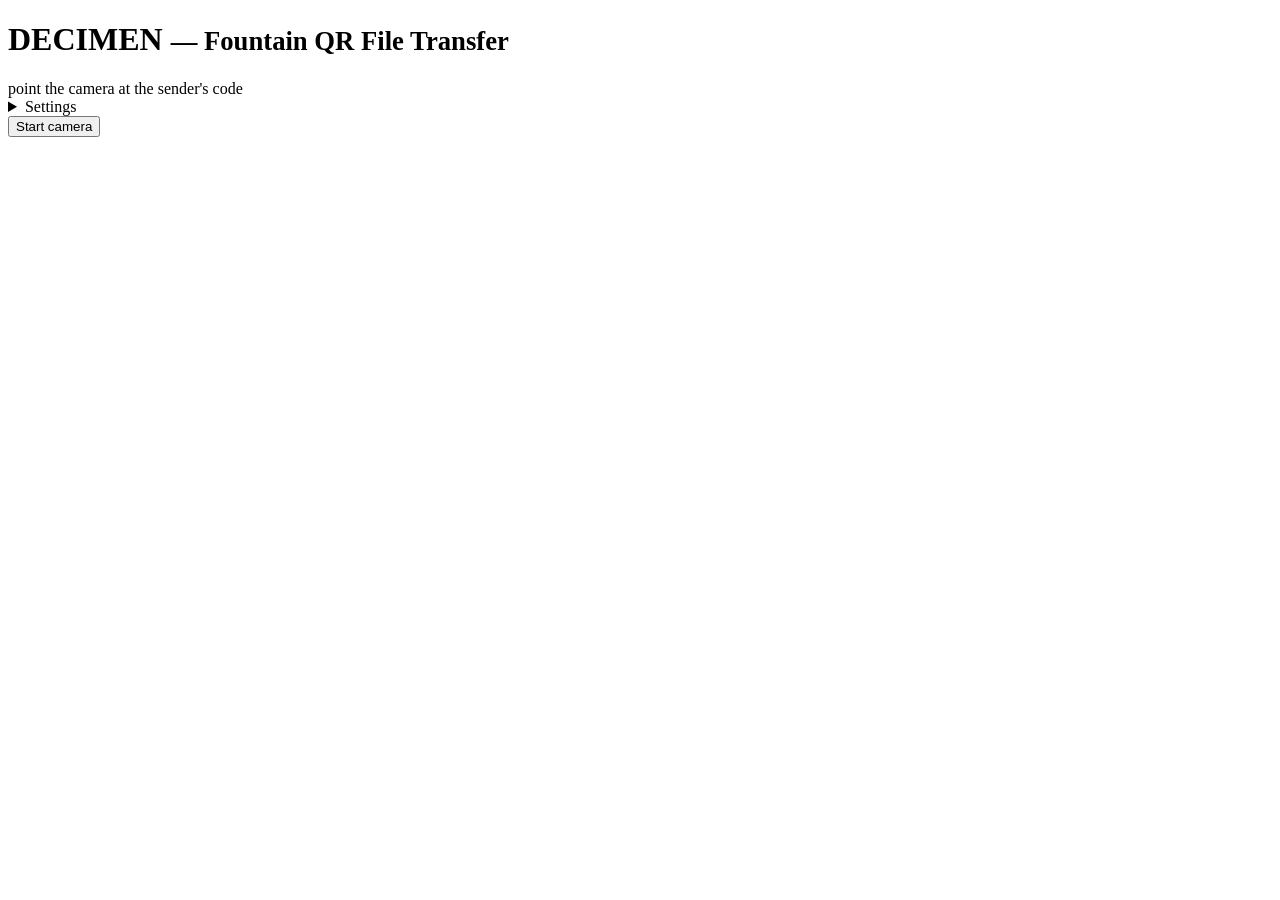
==== receive/index.html @ 07ff2c61 "sped up process and 4mb limit" ====
<!doctype html>
<html lang="en">
  <head>
    <meta charset="UTF-8" />
    <meta
      name="viewport"
      content="width=device-width, initial-scale=1.0, viewport-fit=cover, maximum-scale=1.0, user-scalable=no"
    />
    <title>Optical Transfer — receive</title>
    <link rel="stylesheet" href="../shared/style.css" />
  </head>
  <body>
    <h1>DECIMEN <small>— Fountain QR File Transfer</small></h1>
    <div class="hint" id="stats">point the camera at the sender's code</div>
    <details class="settings" id="settings">
      <summary>Settings</summary>
      <div class="row">
        <label>
          capture width
          <select id="cfg-width">
            <option>960</option>
            <option selected>1280</option>
            <option>1920</option>
          </select>
        </label>
        <label>
          capture fps
          <select id="cfg-capfps">
            <option>30</option>
            <option selected>60</option>
          </select>
        </label>
        <label>
          decode workers
          <select id="cfg-workers">
            <option>1</option>
            <option>2</option>
            <option selected>3</option>
            <option>4</option>
          </select>
        </label>
      </div>
      <div class="hint" style="text-align: left; padding-top: 8px">
        Set before starting the camera. 1280-wide is the widest mode iOS runs
        at a true 60 fps; the fps request is demanded with `exact` first
        because `ideal: 60` silently delivers 30. The receiver also scales the
        capture to 960px for faster decoding.
      </div>
    </details>
    <button id="start">Start camera</button>
    <div class="metrics" id="metrics" style="display: none">
      <div class="metric"><div class="k">capture fps</div><div class="v" id="m-cap">—</div></div>
      <div class="metric"><div class="k">decode fps</div><div class="v amber" id="m-dec">—</div></div>
      <div class="metric"><div class="k">goodput</div><div class="v amber" id="m-rate">—</div></div>
      <div class="metric"><div class="k">elapsed</div><div class="v" id="m-time">—</div></div>
      <div class="metric"><div class="k">frames new/dup</div><div class="v" id="m-frames">—</div></div>
      <div class="metric"><div class="k">blocks K</div><div class="v" id="m-k">—</div></div>
      <div class="metric"><div class="k">block len</div><div class="v" id="m-block">—</div></div>
      <div class="metric"><div class="k">payload</div><div class="v" id="m-payload">—</div></div>
    </div>
    <div class="preview" id="preview" style="display: none">
      <video id="video" muted playsinline></video>
    </div>
    <div class="progress" id="progress" style="display: none"><div id="bar"></div></div>
    <div id="result"></div>
    <script type="module" src="./main.ts"></script>
  </body>
</html>
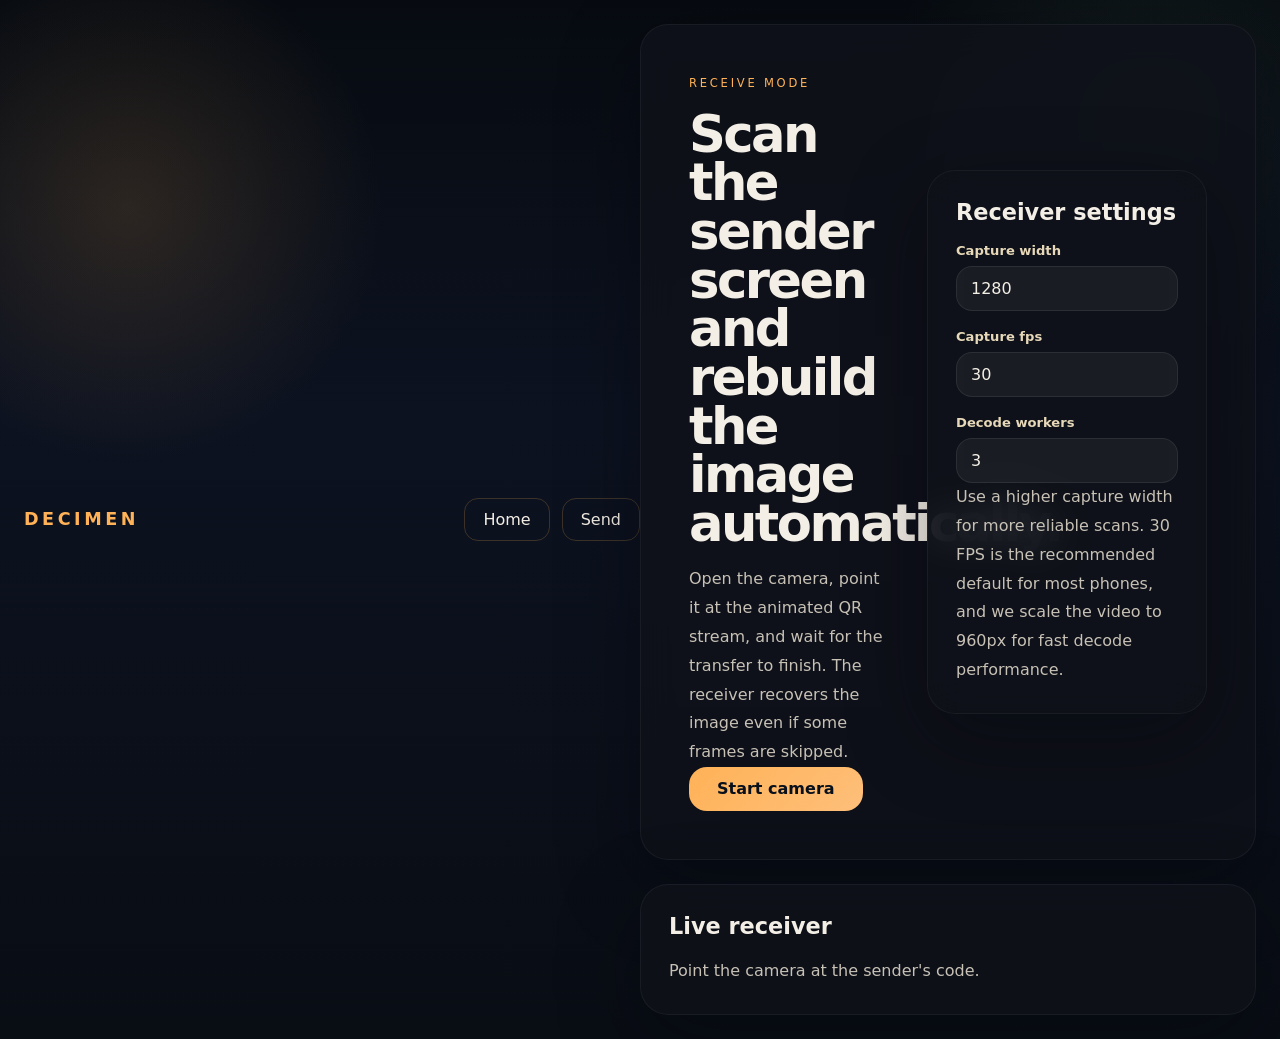
==== commit 6c0ce12e: "UI overhaul" ====
--- a/receive/index.html
+++ b/receive/index.html
@@ -2,67 +2,77 @@
 <html lang="en">
   <head>
     <meta charset="UTF-8" />
-    <meta
-      name="viewport"
-      content="width=device-width, initial-scale=1.0, viewport-fit=cover, maximum-scale=1.0, user-scalable=no"
-    />
-    <title>Optical Transfer — receive</title>
+    <meta name="viewport" content="width=device-width, initial-scale=1.0, viewport-fit=cover, maximum-scale=1.0, user-scalable=no" />
+    <title>DECIMEN — Receive image</title>
     <link rel="stylesheet" href="../shared/style.css" />
   </head>
   <body>
-    <h1>DECIMEN <small>— Fountain QR File Transfer</small></h1>
-    <div class="hint" id="stats">point the camera at the sender's code</div>
-    <details class="settings" id="settings">
-      <summary>Settings</summary>
-      <div class="row">
-        <label>
-          capture width
-          <select id="cfg-width">
-            <option>960</option>
-            <option selected>1280</option>
-            <option>1920</option>
-          </select>
-        </label>
-        <label>
-          capture fps
-          <select id="cfg-capfps">
-            <option>30</option>
-            <option selected>60</option>
-          </select>
-        </label>
-        <label>
-          decode workers
-          <select id="cfg-workers">
-            <option>1</option>
-            <option>2</option>
-            <option selected>3</option>
-            <option>4</option>
-          </select>
-        </label>
-      </div>
-      <div class="hint" style="text-align: left; padding-top: 8px">
-        Set before starting the camera. 1280-wide is the widest mode iOS runs
-        at a true 60 fps; the fps request is demanded with `exact` first
-        because `ideal: 60` silently delivers 30. The receiver also scales the
-        capture to 960px for faster decoding.
-      </div>
-    </details>
-    <button id="start">Start camera</button>
-    <div class="metrics" id="metrics" style="display: none">
-      <div class="metric"><div class="k">capture fps</div><div class="v" id="m-cap">—</div></div>
-      <div class="metric"><div class="k">decode fps</div><div class="v amber" id="m-dec">—</div></div>
-      <div class="metric"><div class="k">goodput</div><div class="v amber" id="m-rate">—</div></div>
-      <div class="metric"><div class="k">elapsed</div><div class="v" id="m-time">—</div></div>
-      <div class="metric"><div class="k">frames new/dup</div><div class="v" id="m-frames">—</div></div>
-      <div class="metric"><div class="k">blocks K</div><div class="v" id="m-k">—</div></div>
-      <div class="metric"><div class="k">block len</div><div class="v" id="m-block">—</div></div>
-      <div class="metric"><div class="k">payload</div><div class="v" id="m-payload">—</div></div>
-    </div>
-    <div class="preview" id="preview" style="display: none">
-      <video id="video" muted playsinline></video>
-    </div>
-    <div class="progress" id="progress" style="display: none"><div id="bar"></div></div>
-    <div id="result"></div>
+    <header class="page-header">
+      <a class="brand" href="../">DECIMEN</a>
+      <nav class="page-nav">
+        <a href="../">Home</a>
+        <a href="../send">Send</a>
+      </nav>
+    </header>
+    <main class="main-content">
+      <section class="hero">
+        <div class="hero-grid">
+          <div>
+            <p class="eyebrow">Receive mode</p>
+            <h1>Scan the sender screen and rebuild the image automatically.</h1>
+            <p>Open the camera, point it at the animated QR stream, and wait for the transfer to finish. The receiver recovers the image even if some frames are skipped.</p>
+            <button id="start">Start camera</button>
+          </div>
+          <div class="card">
+            <div class="card-title"><h2>Receiver settings</h2></div>
+            <div class="form-grid">
+              <div class="field">
+                <label for="cfg-width">Capture width</label>
+                <select id="cfg-width">
+                  <option>960</option>
+                  <option selected>1280</option>
+                  <option>1920</option>
+                </select>
+              </div>
+              <div class="field">
+                <label for="cfg-capfps">Capture fps</label>
+                <select id="cfg-capfps">
+                  <option selected>30</option>
+                  <option>60</option>
+                </select>
+              </div>
+              <div class="field">
+                <label for="cfg-workers">Decode workers</label>
+                <select id="cfg-workers">
+                  <option>1</option>
+                  <option>2</option>
+                  <option selected>3</option>
+                  <option>4</option>
+                </select>
+              </div>
+            </div>
+            <p class="settings-info">Use a higher capture width for more reliable scans. 30 FPS is the recommended default for most phones, and we scale the video to 960px for fast decode performance.</p>
+          </div>
+        </div>
+      </section>
+      <section class="card">
+        <div class="card-title"><h2>Live receiver</h2></div>
+        <div id="stats" class="hint">Point the camera at the sender's code.</div>
+        <div class="preview" id="preview" style="display: none"><video id="video" muted playsinline></video></div>
+        <div class="progress" id="progress" style="display: none"><div id="bar"></div></div>
+        <div class="metrics" id="metrics" style="display: none">
+          <div class="metric"><div class="k">capture fps</div><div class="v" id="m-cap">—</div></div>
+          <div class="metric"><div class="k">decode fps</div><div class="v amber" id="m-dec">—</div></div>
+          <div class="metric"><div class="k">goodput</div><div class="v amber" id="m-rate">—</div></div>
+          <div class="metric"><div class="k">elapsed</div><div class="v" id="m-time">—</div></div>
+          <div class="metric"><div class="k">frames new/dup</div><div class="v" id="m-frames">—</div></div>
+          <div class="metric"><div class="k">blocks K</div><div class="v" id="m-k">—</div></div>
+          <div class="metric"><div class="k">block len</div><div class="v" id="m-block">—</div></div>
+          <div class="metric"><div class="k">payload</div><div class="v" id="m-payload">—</div></div>
+        </div>
+        <div id="result"></div>
+      </section>
+    </main>
     <script type="module" src="./main.ts"></script>
   </body>
 </html>
--- a/shared/style.css
+++ b/shared/style.css
@@ -0,0 +1,318 @@
+* {
+  box-sizing: border-box;
+}
+:root {
+  color-scheme: dark;
+  font-family: Inter, ui-sans-serif, system-ui, sans-serif;
+  color: #f4efe6;
+  background: #080b10;
+}
+html,
+body {
+  margin: 0;
+  min-height: 100%;
+}
+body {
+  background: radial-gradient(circle at 10% 20%, rgba(255, 178, 87, 0.14), transparent 18%),
+    radial-gradient(circle at 90% 10%, rgba(125, 201, 143, 0.08), transparent 18%),
+    linear-gradient(180deg, #070b11 0%, #0c1220 40%, #090d14 100%);
+  color: #f4efe6;
+  display: flex;
+  justify-content: center;
+  padding: 24px;
+}
+body > * {
+  width: min(1180px, 100%);
+}
+button,
+a.button {
+  font: 600 1rem/1 Inter, ui-sans-serif, system-ui, sans-serif;
+  color: #08101c;
+  background: linear-gradient(135deg, #ffb257, #febf7a);
+  border: none;
+  border-radius: 18px;
+  padding: 14px 28px;
+  cursor: pointer;
+  transition: transform 0.15s ease, box-shadow 0.15s ease, opacity 0.15s ease;
+  text-decoration: none;
+  display: inline-flex;
+  align-items: center;
+  justify-content: center;
+}
+button:hover,
+a.button:hover {
+  transform: translateY(-1px);
+  box-shadow: 0 20px 40px rgba(255, 178, 87, 0.22);
+}
+button:focus-visible,
+a.button:focus-visible {
+  outline: 3px solid rgba(255, 178, 87, 0.45);
+  outline-offset: 3px;
+}
+body {
+  overflow-x: hidden;
+}
+.page-header {
+  display: flex;
+  align-items: center;
+  justify-content: space-between;
+  gap: 20px;
+  padding: 12px 0;
+}
+.brand {
+  font-size: 1.1rem;
+  font-weight: 700;
+  letter-spacing: 0.2em;
+  text-transform: uppercase;
+  color: #ffb257;
+  text-decoration: none;
+}
+.page-nav {
+  display: flex;
+  gap: 12px;
+  flex-wrap: wrap;
+}
+.page-nav a {
+  color: #f4efe6;
+  text-decoration: none;
+  border: 1px solid rgba(255, 178, 87, 0.2);
+  padding: 11px 18px;
+  border-radius: 14px;
+  transition: background 0.15s ease, transform 0.15s ease;
+}
+.page-nav a:hover {
+  background: rgba(255, 178, 87, 0.08);
+  transform: translateY(-1px);
+}
+.hero,
+.card,
+.section {
+  background: rgba(15, 18, 26, 0.88);
+  border: 1px solid rgba(255, 255, 255, 0.05);
+  box-shadow: 0 24px 80px rgba(2, 5, 12, 0.35);
+  border-radius: 28px;
+  backdrop-filter: blur(18px);
+}
+.hero {
+  padding: 48px;
+}
+.hero-grid {
+  display: grid;
+  grid-template-columns: minmax(0, 1.1fr) minmax(280px, 0.9fr);
+  gap: 32px;
+  align-items: center;
+}
+.hero h1 {
+  margin: 0 0 18px;
+  font-size: clamp(2.6rem, 4vw, 4.8rem);
+  line-height: 0.95;
+  letter-spacing: -0.05em;
+}
+.hero p,
+.card p,
+.hint {
+  color: #c7c1b6;
+  font-size: 1rem;
+  line-height: 1.8;
+  margin: 0;
+}
+.hero .eyebrow,
+.card .eyebrow {
+  text-transform: uppercase;
+  letter-spacing: 0.24em;
+  font-size: 0.72rem;
+  color: #ffb257;
+  margin-bottom: 16px;
+}
+.hero-actions {
+  display: flex;
+  flex-wrap: wrap;
+  gap: 14px;
+}
+.features {
+  display: grid;
+  grid-template-columns: repeat(auto-fit, minmax(180px, 1fr));
+  gap: 18px;
+  margin-top: 32px;
+}
+.feature {
+  padding: 24px;
+  border-radius: 22px;
+  background: rgba(255, 255, 255, 0.03);
+  border: 1px solid rgba(255, 178, 87, 0.08);
+}
+.feature h3 {
+  margin: 0 0 10px;
+  font-size: 1.05rem;
+}
+.feature p {
+  margin: 0;
+}
+.main-content {
+  display: grid;
+  gap: 24px;
+}
+.card {
+  padding: 28px;
+}
+.card-title {
+  display: flex;
+  justify-content: space-between;
+  align-items: center;
+  gap: 16px;
+  margin-bottom: 18px;
+}
+.card-title h2 {
+  margin: 0;
+  font-size: 1.4rem;
+}
+.card-grid,
+.form-grid {
+  display: grid;
+  gap: 18px;
+}
+.form-grid {
+  grid-template-columns: repeat(auto-fit, minmax(180px, 1fr));
+}
+.field {
+  display: flex;
+  flex-direction: column;
+  gap: 8px;
+}
+.field label {
+  font-size: 0.82rem;
+  font-weight: 700;
+  color: #e6d8b8;
+}
+.field input[type="file"],
+.field select,
+.field input[type="range"],
+.field input,
+.field button {
+  appearance: none;
+  width: 100%;
+}
+.field input[type="file"] {
+  padding: 12px 14px;
+  border-radius: 16px;
+  border: 1px solid rgba(255, 255, 255, 0.08);
+  background: rgba(255, 255, 255, 0.04);
+  color: #f4efe6;
+}
+.field select,
+.field input[type="range"] {
+  font: 1rem Inter, ui-sans-serif, system-ui, sans-serif;
+  color: #f4efe6;
+  background: rgba(255, 255, 255, 0.05);
+  border: 1px solid rgba(255, 255, 255, 0.08);
+  border-radius: 16px;
+  padding: 12px 14px;
+}
+.field small {
+  color: #9a8f76;
+}
+.settings-info {
+  color: #b4ac9d;
+  font-size: 0.95rem;
+  line-height: 1.7;
+}
+.settings-action {
+  display: flex;
+  justify-content: flex-start;
+  gap: 12px;
+  flex-wrap: wrap;
+}
+.stage {
+  padding: 24px;
+  display: grid;
+  justify-items: center;
+}
+.stage canvas {
+  border-radius: 24px;
+  width: min(100%, 540px);
+  max-height: 95vh;
+  aspect-ratio: 1;
+  background: #fff;
+}
+.progress {
+  width: 100%;
+  max-width: 640px;
+  height: 16px;
+  background: rgba(255, 255, 255, 0.05);
+  border-radius: 999px;
+  overflow: hidden;
+  border: 1px solid rgba(255, 255, 255, 0.08);
+}
+.progress > div {
+  height: 100%;
+  background: linear-gradient(90deg, #ffb257, #febf7a);
+  transition: width 0.24s ease;
+}
+.done {
+  margin: 16px 0 0;
+  color: #7dc98f;
+  font-size: 1.25rem;
+  font-weight: 700;
+}
+img.received {
+  display: block;
+  width: 100%;
+  max-width: 640px;
+  border-radius: 22px;
+  margin-top: 18px;
+}
+.metrics {
+  display: grid;
+  grid-template-columns: repeat(auto-fit, minmax(140px, 1fr));
+  gap: 16px;
+}
+.metric {
+  padding: 18px;
+  border-radius: 18px;
+  background: rgba(255, 255, 255, 0.04);
+  border: 1px solid rgba(255, 178, 87, 0.08);
+}
+.metric .k {
+  font-size: 0.72rem;
+  letter-spacing: 0.18em;
+  text-transform: uppercase;
+  color: #c8bfa5;
+  margin-bottom: 8px;
+}
+.metric .v {
+  font-size: 1.1rem;
+  font-variant-numeric: tabular-nums;
+}
+.metric .v.amber {
+  color: #ffb257;
+}
+.metric .v.ok {
+  color: #7dc98f;
+}
+label strong {
+  color: #ede5d4;
+}
+@media (max-width: 860px) {
+  .hero,
+  .card {
+    padding: 24px;
+  }
+  .hero-grid,
+  .form-grid,
+  .metrics,
+  .features {
+    grid-template-columns: 1fr;
+  }
+}
+@media (max-width: 640px) {
+  body {
+    padding: 18px;
+  }
+  .page-header {
+    flex-direction: column;
+    align-items: flex-start;
+  }
+  .hero h1 {
+    font-size: 2.6rem;
+  }
+}
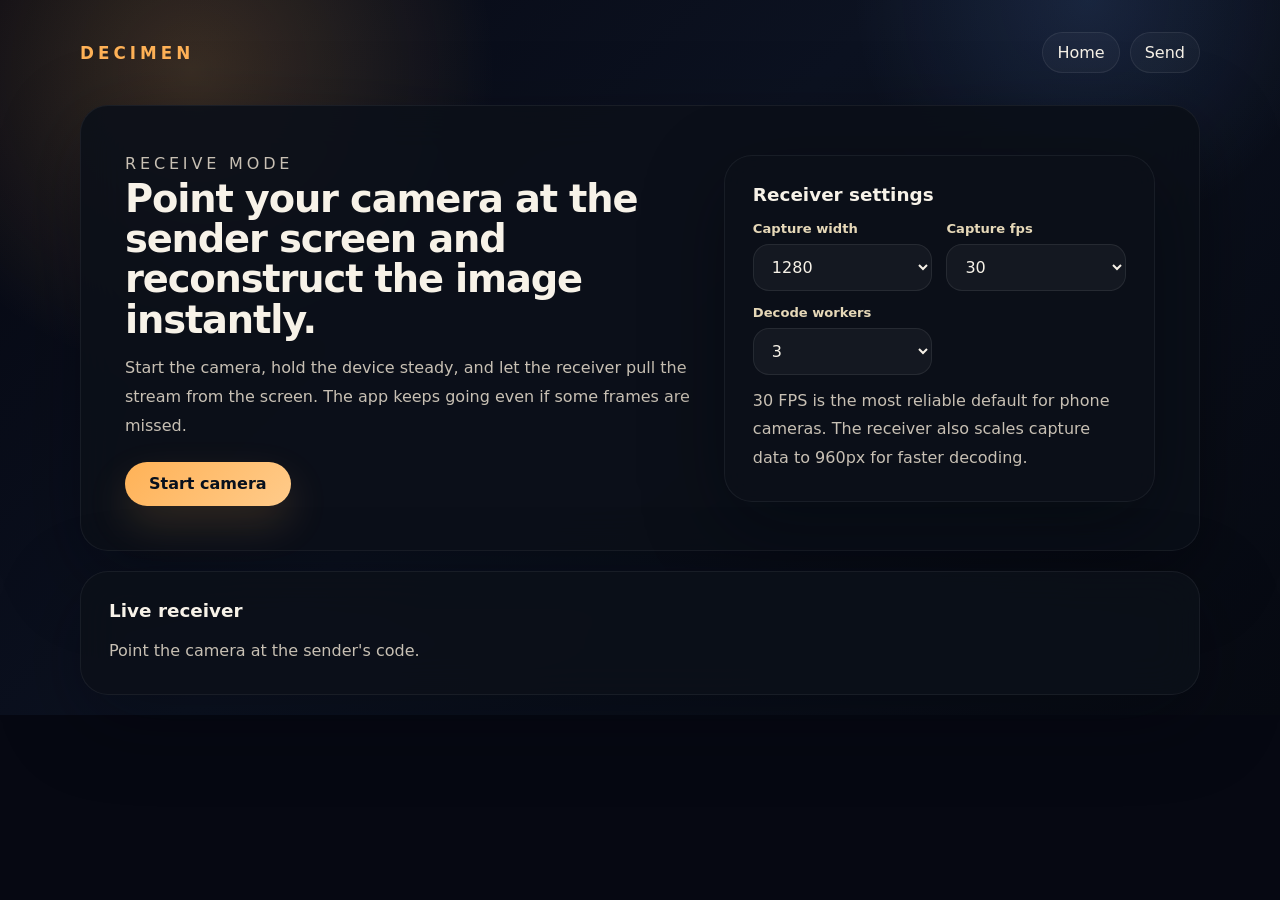
==== commit 7592cc82: "updated UI" ====
--- a/receive/index.html
+++ b/receive/index.html
@@ -19,9 +19,9 @@
         <div class="hero-grid">
           <div>
             <p class="eyebrow">Receive mode</p>
-            <h1>Scan the sender screen and rebuild the image automatically.</h1>
-            <p>Open the camera, point it at the animated QR stream, and wait for the transfer to finish. The receiver recovers the image even if some frames are skipped.</p>
-            <button id="start">Start camera</button>
+            <h1>Point your camera at the sender screen and reconstruct the image instantly.</h1>
+            <p>Start the camera, hold the device steady, and let the receiver pull the stream from the screen. The app keeps going even if some frames are missed.</p>
+            <div class="hero-actions"><button id="start">Start camera</button></div>
           </div>
           <div class="card">
             <div class="card-title"><h2>Receiver settings</h2></div>
@@ -51,14 +51,14 @@
                 </select>
               </div>
             </div>
-            <p class="settings-info">Use a higher capture width for more reliable scans. 30 FPS is the recommended default for most phones, and we scale the video to 960px for fast decode performance.</p>
+            <p class="helper" style="margin-top: 12px;">30 FPS is the most reliable default for phone cameras. The receiver also scales capture data to 960px for faster decoding.</p>
           </div>
         </div>
       </section>
       <section class="card">
         <div class="card-title"><h2>Live receiver</h2></div>
-        <div id="stats" class="hint">Point the camera at the sender's code.</div>
-        <div class="preview" id="preview" style="display: none"><video id="video" muted playsinline></video></div>
+        <div id="stats" class="helper">Point the camera at the sender's code.</div>
+        <div class="preview-shell" id="preview" style="display: none"><video id="video" muted playsinline></video></div>
         <div class="progress" id="progress" style="display: none"><div id="bar"></div></div>
         <div class="metrics" id="metrics" style="display: none">
           <div class="metric"><div class="k">capture fps</div><div class="v" id="m-cap">—</div></div>
--- a/shared/style.css
+++ b/shared/style.css
@@ -3,9 +3,9 @@
 }
 :root {
   color-scheme: dark;
-  font-family: Inter, ui-sans-serif, system-ui, sans-serif;
-  color: #f4efe6;
-  background: #080b10;
+  font-family: Inter, ui-sans-serif, system-ui, -apple-system, BlinkMacSystemFont, "Segoe UI", sans-serif;
+  color: #f7f2e8;
+  background: #060812;
 }
 html,
 body {
@@ -13,166 +13,151 @@
   min-height: 100%;
 }
 body {
-  background: radial-gradient(circle at 10% 20%, rgba(255, 178, 87, 0.14), transparent 18%),
-    radial-gradient(circle at 90% 10%, rgba(125, 201, 143, 0.08), transparent 18%),
-    linear-gradient(180deg, #070b11 0%, #0c1220 40%, #090d14 100%);
-  color: #f4efe6;
-  display: flex;
-  justify-content: center;
-  padding: 24px;
+  background:
+    radial-gradient(circle at 15% 10%, rgba(255, 181, 87, 0.2), transparent 24%),
+    radial-gradient(circle at 85% 0%, rgba(106, 161, 255, 0.14), transparent 18%),
+    linear-gradient(135deg, #060812 0%, #0c1221 45%, #070a12 100%);
+  color: #f7f2e8;
+  padding: 20px;
+  overflow-x: hidden;
 }
 body > * {
-  width: min(1180px, 100%);
+  width: min(1120px, 100%);
+  margin: 0 auto;
 }
 button,
 a.button {
   font: 600 1rem/1 Inter, ui-sans-serif, system-ui, sans-serif;
-  color: #08101c;
-  background: linear-gradient(135deg, #ffb257, #febf7a);
+  color: #07101d;
+  background: linear-gradient(135deg, #ffb257 0%, #ffcb8a 100%);
   border: none;
-  border-radius: 18px;
-  padding: 14px 28px;
+  border-radius: 999px;
+  padding: 14px 24px;
   cursor: pointer;
-  transition: transform 0.15s ease, box-shadow 0.15s ease, opacity 0.15s ease;
   text-decoration: none;
   display: inline-flex;
   align-items: center;
   justify-content: center;
+  transition: transform 0.2s ease, box-shadow 0.2s ease, filter 0.2s ease;
+  box-shadow: 0 18px 40px rgba(255, 179, 87, 0.16);
 }
 button:hover,
 a.button:hover {
-  transform: translateY(-1px);
-  box-shadow: 0 20px 40px rgba(255, 178, 87, 0.22);
+  transform: translateY(-2px);
+  filter: saturate(1.08);
+  box-shadow: 0 20px 44px rgba(255, 179, 87, 0.22);
 }
 button:focus-visible,
-a.button:focus-visible {
-  outline: 3px solid rgba(255, 178, 87, 0.45);
+a.button:focus-visible,
+input:focus-visible,
+select:focus-visible {
+  outline: 2px solid rgba(255, 179, 87, 0.45);
   outline-offset: 3px;
 }
-body {
-  overflow-x: hidden;
+a {
+  color: #ffb257;
 }
 .page-header {
   display: flex;
   align-items: center;
   justify-content: space-between;
-  gap: 20px;
-  padding: 12px 0;
+  gap: 16px;
+  padding: 12px 0 26px;
 }
 .brand {
-  font-size: 1.1rem;
-  font-weight: 700;
-  letter-spacing: 0.2em;
+  font-size: 1.05rem;
+  font-weight: 800;
+  letter-spacing: 0.24em;
   text-transform: uppercase;
   color: #ffb257;
   text-decoration: none;
 }
 .page-nav {
   display: flex;
-  gap: 12px;
+  gap: 10px;
   flex-wrap: wrap;
 }
 .page-nav a {
-  color: #f4efe6;
+  color: #f7f2e8;
   text-decoration: none;
-  border: 1px solid rgba(255, 178, 87, 0.2);
-  padding: 11px 18px;
-  border-radius: 14px;
-  transition: background 0.15s ease, transform 0.15s ease;
+  padding: 10px 14px;
+  border-radius: 999px;
+  border: 1px solid rgba(255, 255, 255, 0.08);
+  background: rgba(255, 255, 255, 0.03);
+  transition: background 0.2s ease, border-color 0.2s ease;
 }
 .page-nav a:hover {
-  background: rgba(255, 178, 87, 0.08);
-  transform: translateY(-1px);
+  background: rgba(255, 179, 87, 0.1);
+  border-color: rgba(255, 179, 87, 0.2);
 }
 .hero,
-.card,
-.section {
-  background: rgba(15, 18, 26, 0.88);
-  border: 1px solid rgba(255, 255, 255, 0.05);
+.card {
+  background: rgba(12, 16, 25, 0.9);
+  border: 1px solid rgba(255, 255, 255, 0.06);
   box-shadow: 0 24px 80px rgba(2, 5, 12, 0.35);
   border-radius: 28px;
-  backdrop-filter: blur(18px);
+  backdrop-filter: blur(20px);
 }
 .hero {
-  padding: 48px;
+  padding: clamp(24px, 4vw, 44px);
 }
 .hero-grid {
   display: grid;
-  grid-template-columns: minmax(0, 1.1fr) minmax(280px, 0.9fr);
-  gap: 32px;
+  grid-template-columns: 1.2fr 0.9fr;
+  gap: 24px;
   align-items: center;
 }
 .hero h1 {
-  margin: 0 0 18px;
-  font-size: clamp(2.6rem, 4vw, 4.8rem);
-  line-height: 0.95;
-  letter-spacing: -0.05em;
+  margin: 0 0 14px;
+  font-size: clamp(2rem, 3vw, 3.3rem);
+  line-height: 1.05;
+  letter-spacing: -0.03em;
 }
 .hero p,
 .card p,
-.hint {
-  color: #c7c1b6;
+.hint,
+.helper {
+  color: #c8c0b4;
   font-size: 1rem;
   line-height: 1.8;
   margin: 0;
 }
-.hero .eyebrow,
-.card .eyebrow {
+.eyebrow {
   text-transform: uppercase;
   letter-spacing: 0.24em;
-  font-size: 0.72rem;
+  font-size: 0.74rem;
   color: #ffb257;
-  margin-bottom: 16px;
+  margin: 0 0 10px;
 }
 .hero-actions {
   display: flex;
+  gap: 12px;
   flex-wrap: wrap;
-  gap: 14px;
-}
-.features {
-  display: grid;
-  grid-template-columns: repeat(auto-fit, minmax(180px, 1fr));
-  gap: 18px;
-  margin-top: 32px;
-}
-.feature {
-  padding: 24px;
-  border-radius: 22px;
-  background: rgba(255, 255, 255, 0.03);
-  border: 1px solid rgba(255, 178, 87, 0.08);
-}
-.feature h3 {
-  margin: 0 0 10px;
-  font-size: 1.05rem;
-}
-.feature p {
-  margin: 0;
+  margin-top: 22px;
 }
 .main-content {
   display: grid;
-  gap: 24px;
+  gap: 20px;
+  padding-top: 6px;
 }
 .card {
-  padding: 28px;
+  padding: clamp(20px, 3vw, 28px);
 }
 .card-title {
   display: flex;
   justify-content: space-between;
   align-items: center;
   gap: 16px;
-  margin-bottom: 18px;
+  margin-bottom: 16px;
 }
 .card-title h2 {
   margin: 0;
-  font-size: 1.4rem;
-}
-.card-grid,
+  font-size: 1.15rem;
+}
 .form-grid {
   display: grid;
-  gap: 18px;
-}
-.form-grid {
-  grid-template-columns: repeat(auto-fit, minmax(180px, 1fr));
+  grid-template-columns: repeat(2, minmax(0, 1fr));
+  gap: 14px;
 }
 .field {
   display: flex;
@@ -184,135 +169,159 @@
   font-weight: 700;
   color: #e6d8b8;
 }
-.field input[type="file"],
 .field select,
 .field input[type="range"],
-.field input,
-.field button {
-  appearance: none;
+.field input[type="file"] {
   width: 100%;
-}
-.field input[type="file"] {
+  color: #f7f2e8;
+  font: inherit;
   padding: 12px 14px;
   border-radius: 16px;
   border: 1px solid rgba(255, 255, 255, 0.08);
   background: rgba(255, 255, 255, 0.04);
-  color: #f4efe6;
-}
-.field select,
-.field input[type="range"] {
-  font: 1rem Inter, ui-sans-serif, system-ui, sans-serif;
-  color: #f4efe6;
-  background: rgba(255, 255, 255, 0.05);
-  border: 1px solid rgba(255, 255, 255, 0.08);
-  border-radius: 16px;
-  padding: 12px 14px;
+}
+.field input[type="file"] {
+  padding-block: 14px;
 }
 .field small {
-  color: #9a8f76;
-}
-.settings-info {
-  color: #b4ac9d;
+  color: #9d9689;
+  font-size: 0.82rem;
+}
+.upload-shell {
+  display: grid;
+  gap: 12px;
+}
+.upload-box {
+  border: 1px dashed rgba(255, 179, 87, 0.35);
+  border-radius: 24px;
+  padding: 26px 20px;
+  background: linear-gradient(145deg, rgba(255, 179, 87, 0.12), rgba(255, 255, 255, 0.03));
+  display: grid;
+  gap: 8px;
+  place-items: center;
+  text-align: center;
+  min-height: 180px;
+}
+.upload-box input[type="file"] {
+  position: absolute;
+  inset: 0;
+  opacity: 0;
+  cursor: pointer;
+}
+.upload-box .upload-icon {
+  font-size: 2rem;
+}
+.upload-box strong {
+  font-size: 1.05rem;
+  color: #fff;
+}
+.upload-box .helper {
   font-size: 0.95rem;
-  line-height: 1.7;
-}
-.settings-action {
-  display: flex;
-  justify-content: flex-start;
-  gap: 12px;
-  flex-wrap: wrap;
 }
 .stage {
-  padding: 24px;
   display: grid;
   justify-items: center;
+  padding: 8px 0 14px;
 }
 .stage canvas {
+  width: min(100%, 560px);
+  aspect-ratio: 1;
   border-radius: 24px;
-  width: min(100%, 540px);
-  max-height: 95vh;
-  aspect-ratio: 1;
-  background: #fff;
+  background: #ffffff;
+  box-shadow: inset 0 0 0 1px rgba(0, 0, 0, 0.04);
+}
+.preview-shell {
+  display: none;
+  width: min(100%, 640px);
+  margin: 0 auto 16px;
+}
+.preview-shell video {
+  display: block;
+  width: 100%;
+  border-radius: 24px;
+  background: #040506;
 }
 .progress {
   width: 100%;
   max-width: 640px;
-  height: 16px;
-  background: rgba(255, 255, 255, 0.05);
+  margin: 0 auto 16px;
+  height: 14px;
+  background: rgba(255, 255, 255, 0.06);
   border-radius: 999px;
   overflow: hidden;
   border: 1px solid rgba(255, 255, 255, 0.08);
 }
 .progress > div {
   height: 100%;
-  background: linear-gradient(90deg, #ffb257, #febf7a);
+  background: linear-gradient(90deg, #ffb257, #ffcc8d);
   transition: width 0.24s ease;
 }
+.metrics {
+  display: grid;
+  grid-template-columns: repeat(auto-fit, minmax(150px, 1fr));
+  gap: 12px;
+  margin-bottom: 14px;
+}
+.metric {
+  padding: 14px;
+  border-radius: 18px;
+  background: rgba(255, 255, 255, 0.04);
+  border: 1px solid rgba(255, 255, 255, 0.06);
+}
+.metric .k {
+  font-size: 0.72rem;
+  letter-spacing: 0.16em;
+  text-transform: uppercase;
+  color: #c8c0b4;
+  margin-bottom: 6px;
+}
+.metric .v {
+  font-size: 1rem;
+  font-variant-numeric: tabular-nums;
+}
+.metric .v.amber {
+  color: #ffb257;
+}
+.metric .v.ok {
+  color: #7dc98f;
+}
 .done {
-  margin: 16px 0 0;
+  margin-top: 16px;
   color: #7dc98f;
-  font-size: 1.25rem;
+  font-size: 1.18rem;
   font-weight: 700;
 }
 img.received {
   display: block;
   width: 100%;
   max-width: 640px;
-  border-radius: 22px;
-  margin-top: 18px;
-}
-.metrics {
-  display: grid;
-  grid-template-columns: repeat(auto-fit, minmax(140px, 1fr));
-  gap: 16px;
-}
-.metric {
-  padding: 18px;
-  border-radius: 18px;
-  background: rgba(255, 255, 255, 0.04);
-  border: 1px solid rgba(255, 178, 87, 0.08);
-}
-.metric .k {
-  font-size: 0.72rem;
-  letter-spacing: 0.18em;
-  text-transform: uppercase;
-  color: #c8bfa5;
-  margin-bottom: 8px;
-}
-.metric .v {
-  font-size: 1.1rem;
-  font-variant-numeric: tabular-nums;
-}
-.metric .v.amber {
-  color: #ffb257;
-}
-.metric .v.ok {
-  color: #7dc98f;
-}
-label strong {
-  color: #ede5d4;
-}
-@media (max-width: 860px) {
-  .hero,
-  .card {
-    padding: 24px;
-  }
-  .hero-grid,
-  .form-grid,
-  .metrics,
-  .features {
+  border-radius: 24px;
+  margin-top: 16px;
+}
+@media (max-width: 900px) {
+  .hero-grid {
+    grid-template-columns: 1fr;
+  }
+  .form-grid {
     grid-template-columns: 1fr;
   }
 }
 @media (max-width: 640px) {
   body {
-    padding: 18px;
+    padding: 14px;
   }
   .page-header {
     flex-direction: column;
     align-items: flex-start;
   }
   .hero h1 {
-    font-size: 2.6rem;
-  }
-}
+    font-size: 2rem;
+  }
+  .card,
+  .hero {
+    border-radius: 22px;
+  }
+  .upload-box {
+    min-height: 160px;
+  }
+}
